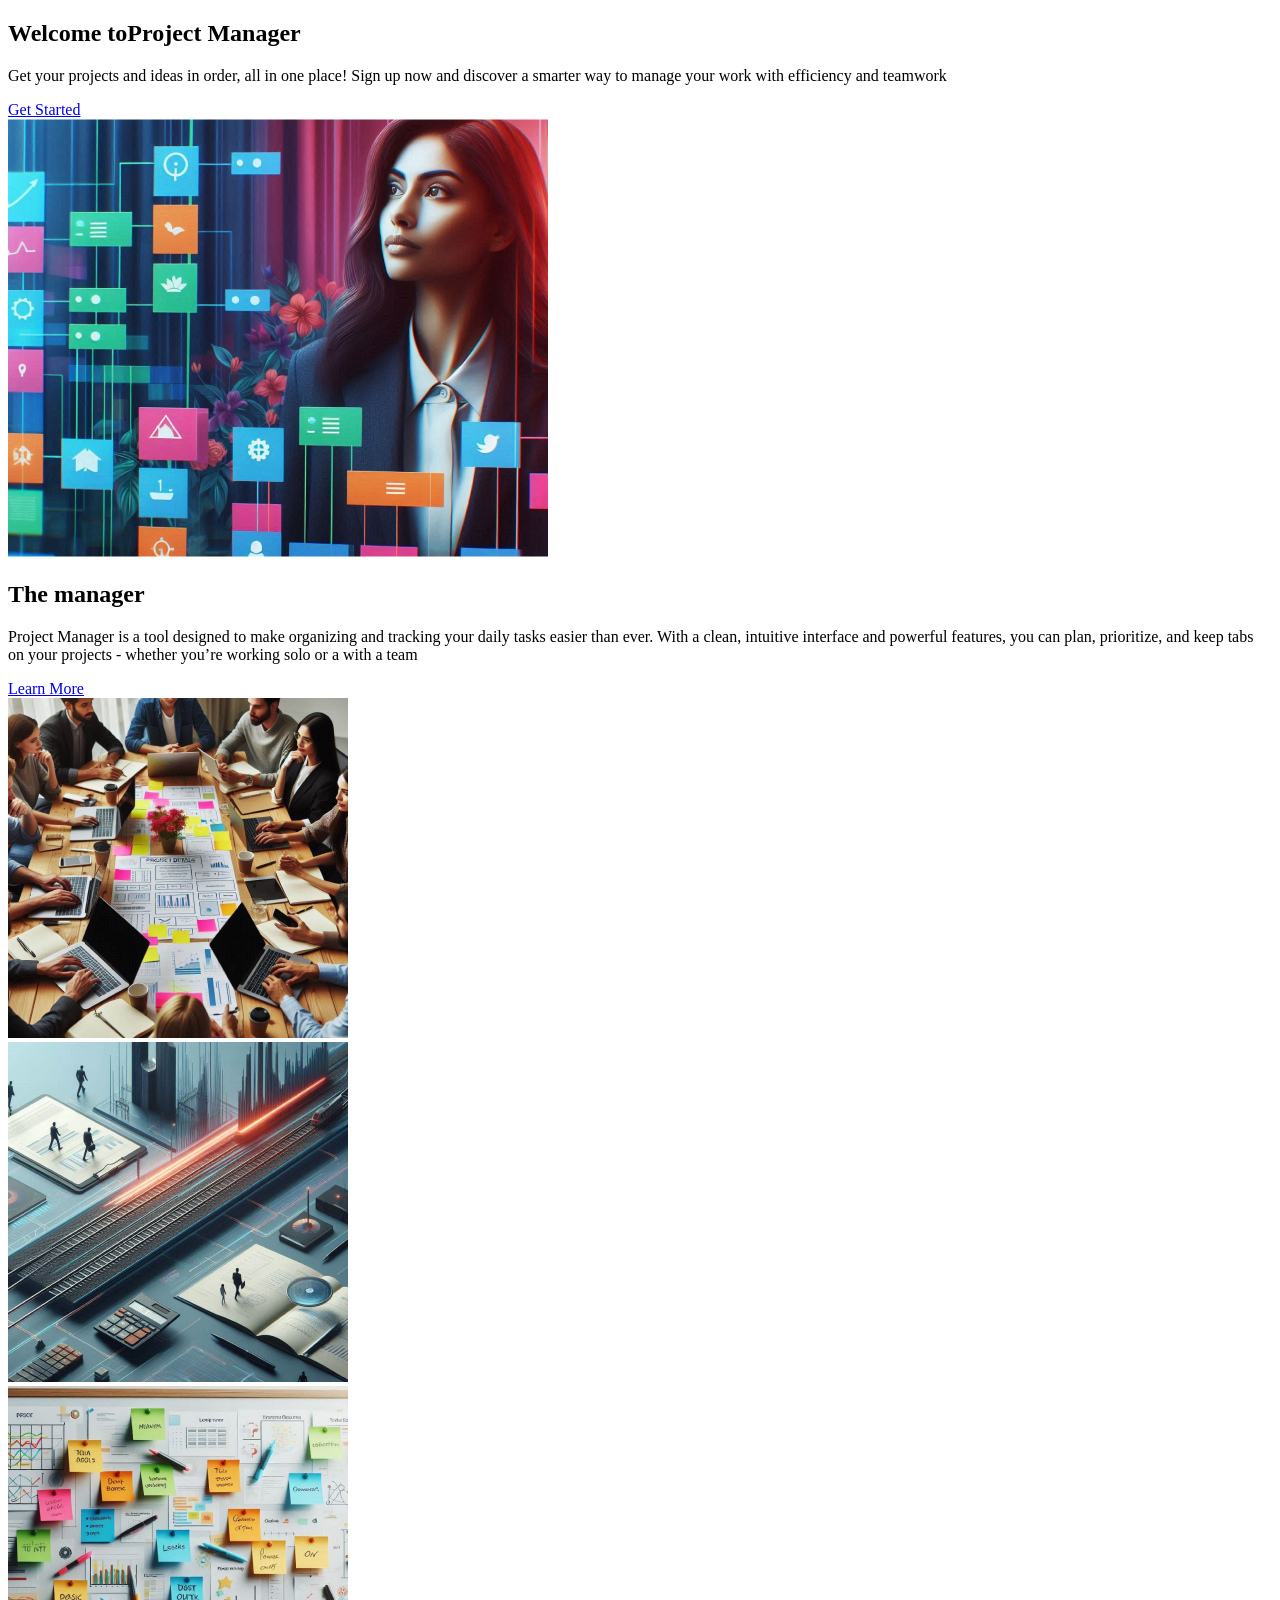
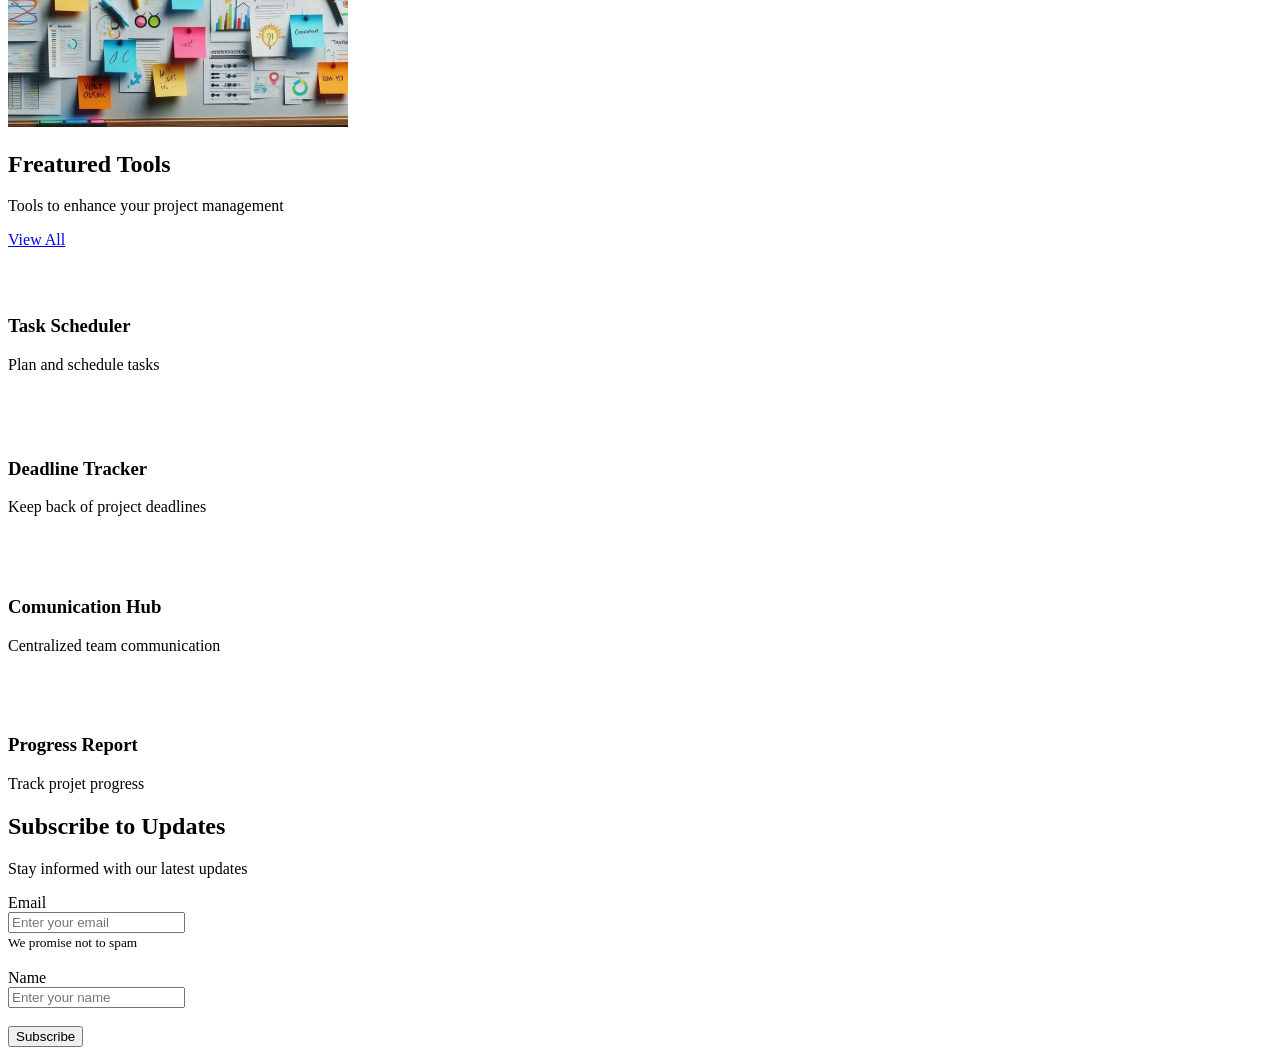
==== desafio-semana-1/index.html @ 246999b4 "Add files via upload" ====
<!DOCTYPE html>
<html lang="en">
<head>
    <meta charset="UTF-8">
    <meta name="viewport" content="width=device-width, initial-scale=1.0">
    
    <link rel="shortcut icon" href="assets/images/logo.svg" type="image/x-icon">
    <title>Project Manager</title>
    
    <link rel="stylesheet" href="assets/css/global.css">
    <link rel="stylesheet" href="assets/css/home-page.css">
</head>
<body>
    <header class="home-c">
        <!--Inserir Cabeçalho-->
    </header>
    
    <main class="home-m">
        <section class="columns">
            <div class="column">
                <h1 class="title">Welcome to<span class="emphasis">Project Manager</span></h1>
                <p class="text">Get your projects and ideas in order, all in one place! Sign up now and discover a smarter way to manage your work with efficiency and teamwork</p>
                <a href="pages/login-page.html" class="button">Get Started</a>
            </div>
            <div class="column">
                <img src="assets/images/main-i.png" alt="">
            </div>
        </section>
    </main>

    <section class="sec" id="manager">
        <div class="aling-rigth">
            <h2 class="title">The manager</h2>
            <p class="text">Project Manager is a tool designed to make organizing and tracking your daily tasks easier than ever. With a clean, intuitive interface and powerful features, you can plan, prioritize, and keep tabs on your projects - whether you’re working solo or a with a team</p>
            <a href="#" class="button">Learn More</a>
        </div>
        <div class="columns">
            <div class="column"><img src="assets/images/list-i-1.png" alt="imagem de fichario"></div>
            <div class="column"><img src="assets/images/list-i-2.png" alt="imagem de negocios"></div>
            <div class="column"><img src="assets/images/list-i-3.png" alt="imagem de daily"></div>
        </div>
    </section>


    <section class="sec" id="tools">
        <div class="aling-center">
            <h2 class="title">Freatured Tools</h2>
            <p class="text">Tools to enhance your project management</p>
            <a href="#" class="button">View All</a>
        </div>
        <div class="columns">
            <div class="column">
                <img src="assets/images/tool-i-i.png" alt="image tool-i-i">
                <h3 class="subtitle">Task Scheduler</h3>
                <p class="text">Plan and schedule tasks</p>
            </div>
            <div class="column">
                <img src="assets/images/clock-i-i.png" alt="image clock-i-i">
                <h3 class="subtitle">Deadline Tracker</h3>
                <p class="text">Keep back of project deadlines</p>
            </div>
            <div class="column">
                <img src="assets/images/menseger-i-i.png" alt="image menseger-i-i">
                <h3 class="subtitle">Comunication Hub</h3>
                <p class="text">Centralized team communication</p>
            </div>
            <div class="column">
                <img src="assets/images/table-i-i.png" alt="image table-i-i">
                <h3 class="subtitle">Progress Report</h3>
                <p class="text">Track projet progress</p>
            </div>
        </div>
    </section>


    <section class="sec" id="subscribe">
        <div class="columns">
            <div class="column">
                <h2 class="title">Subscribe to Updates</h2>
                <p class="text">Stay informed with our latest updates</p>
            </div>
            <div class="column">
                <form>
                    <label for="email">Email</label><br>
                    <input type="email" id="email" name="email" placeholder="Enter your email"><br>
                    <small>We promise not to spam</small><br><br>
                  
                    <label for="name">Name</label><br>
                    <input type="text" id="name" name="name" placeholder="Enter your name"><br><br>
                  
                    <button type="submit">Subscribe</button>
                  </form>
                  
            </div>
        </div>
    </section>



    <footer class="home-f">
        <!--Inserir Footer-->
    </footer>


    <!--Inserindo JS-->
    <script src="assets/js/global.js"></script>
    <script src="assets/js/home-page.js"></script>

</body>
</html>
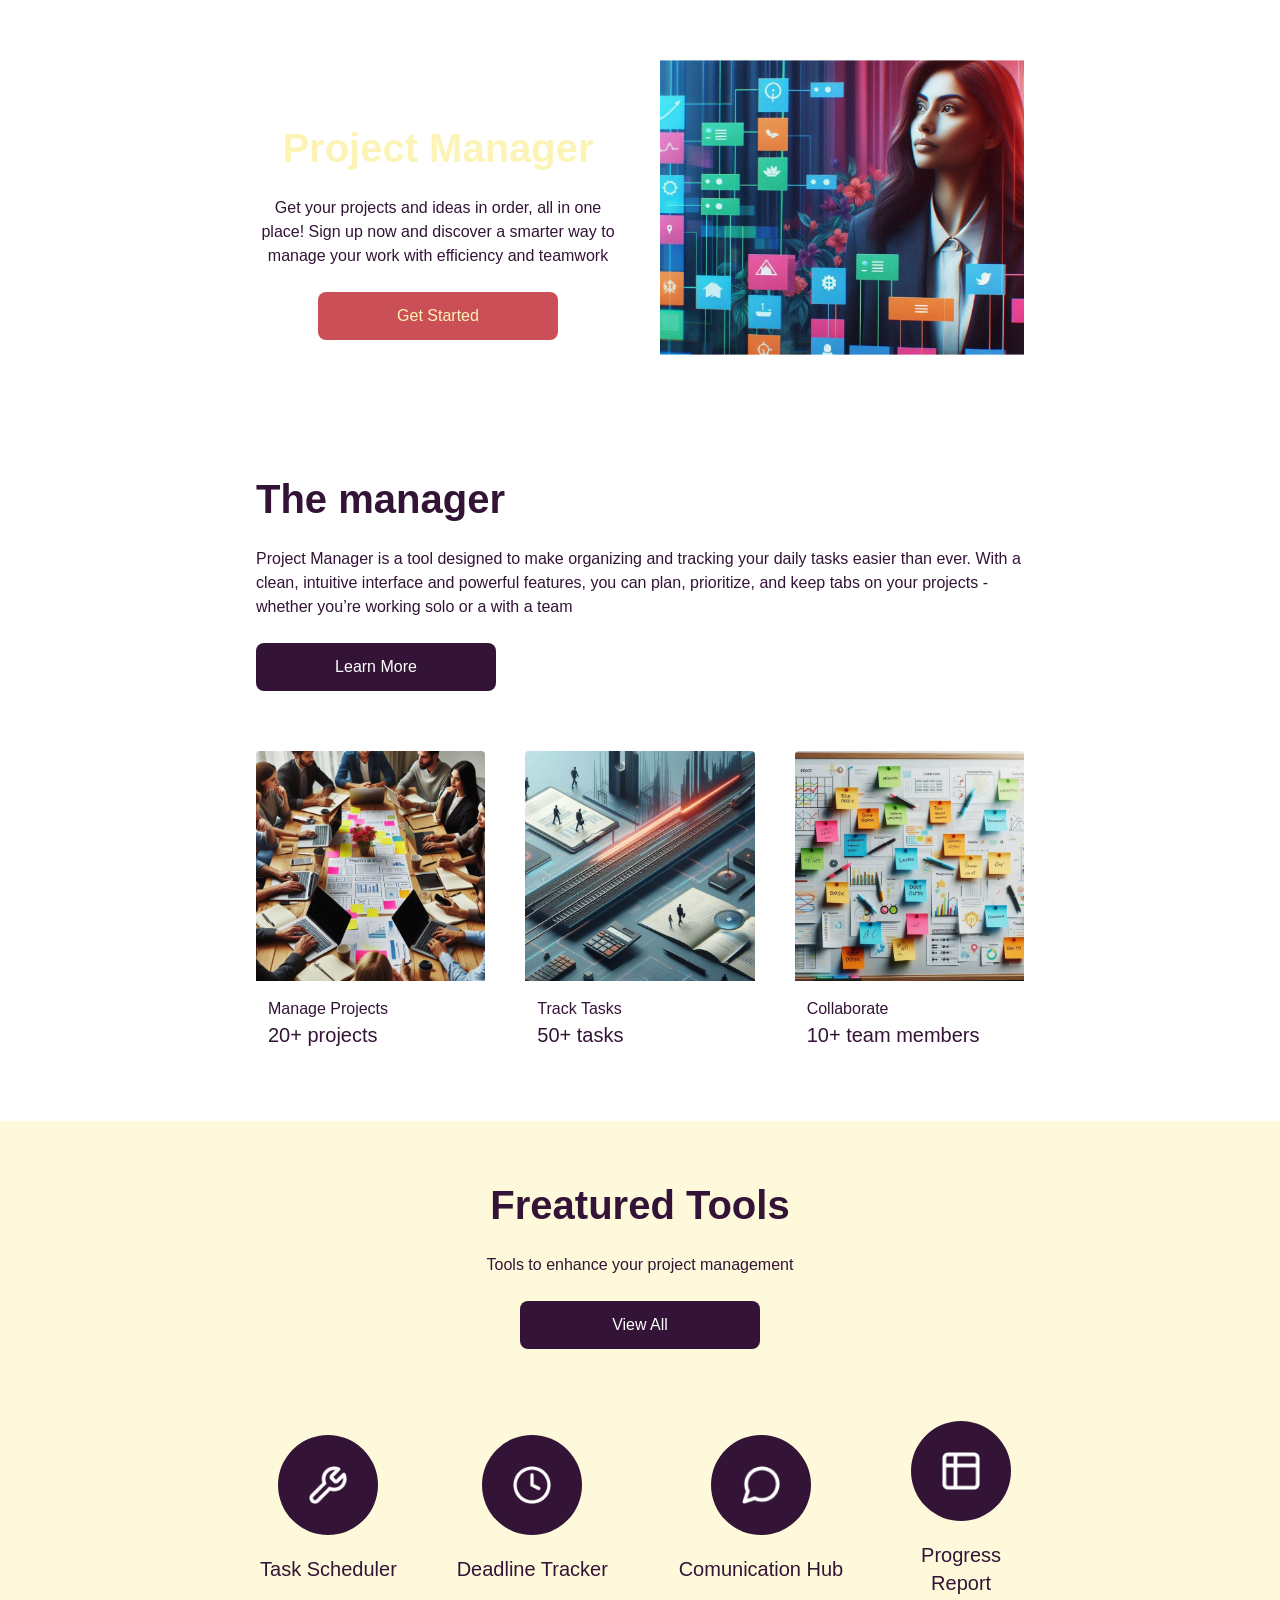
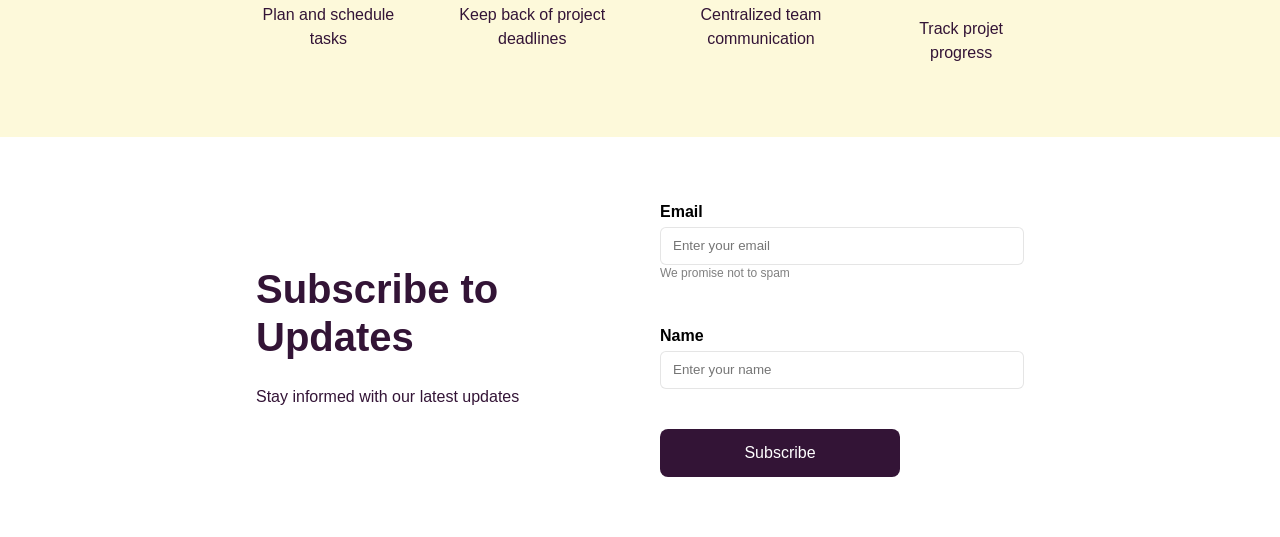
==== commit 23c58ccd: "Add files via upload adicionando html e css" ====
--- a/desafio-semana-1/index.html
+++ b/desafio-semana-1/index.html
@@ -1,96 +1,141 @@
 <!DOCTYPE html>
 <html lang="en">
+
 <head>
     <meta charset="UTF-8">
     <meta name="viewport" content="width=device-width, initial-scale=1.0">
-    
+
     <link rel="shortcut icon" href="assets/images/logo.svg" type="image/x-icon">
     <title>Project Manager</title>
-    
+
     <link rel="stylesheet" href="assets/css/global.css">
     <link rel="stylesheet" href="assets/css/home-page.css">
 </head>
+
 <body>
     <header class="home-c">
         <!--Inserir Cabeçalho-->
     </header>
-    
+
     <main class="home-m">
-        <section class="columns">
-            <div class="column">
-                <h1 class="title">Welcome to<span class="emphasis">Project Manager</span></h1>
-                <p class="text">Get your projects and ideas in order, all in one place! Sign up now and discover a smarter way to manage your work with efficiency and teamwork</p>
-                <a href="pages/login-page.html" class="button">Get Started</a>
+        <section class="columns content ">
+            <div class="column aling-center max-column gap-min">
+                <h1 class="title">Welcome to <span class="emphasis">Project Manager</span></h1>
+                <p class="text">Get your projects and ideas in order, all in one place! Sign up now and discover a
+                    smarter way to manage your work with efficiency and teamwork</p>
+                <a href="pages/login-page.html" class="button butt-main">Get Started</a>
             </div>
-            <div class="column">
+            <div class="column max-column">
                 <img src="assets/images/main-i.png" alt="">
             </div>
         </section>
     </main>
 
     <section class="sec" id="manager">
-        <div class="aling-rigth">
-            <h2 class="title">The manager</h2>
-            <p class="text">Project Manager is a tool designed to make organizing and tracking your daily tasks easier than ever. With a clean, intuitive interface and powerful features, you can plan, prioritize, and keep tabs on your projects - whether you’re working solo or a with a team</p>
-            <a href="#" class="button">Learn More</a>
-        </div>
-        <div class="columns">
-            <div class="column"><img src="assets/images/list-i-1.png" alt="imagem de fichario"></div>
-            <div class="column"><img src="assets/images/list-i-2.png" alt="imagem de negocios"></div>
-            <div class="column"><img src="assets/images/list-i-3.png" alt="imagem de daily"></div>
+        <div class="content gap">
+            <div class="aling-left gap-min">
+                <h2 class="title">The manager</h2>
+                <p class="text">Project Manager is a tool designed to make organizing and tracking your daily tasks
+                    easier
+                    than ever. With a clean, intuitive interface and powerful features, you can plan, prioritize, and
+                    keep
+                    tabs on your projects - whether you’re working solo or a with a team</p>
+                <a href="#" class="button butt-norm">Learn More</a>
+            </div>
+            <div class="columns">
+                <div class="column">
+                    <div class="card-manager">
+                        <img src="assets/images/list-i-1.png" alt="imagem de fichario">
+                        <div class="group">
+                            <h3 class="text">Manage Projects</h3>
+                            <p class="subtitle">20+ projects</p>
+                        </div>
+                    </div>
+                </div>
+                <div class="column">
+                    <div class="card-manager">
+                        <img src="assets/images/list-i-2.png" alt="imagem de negocios">
+                        <div class="group">
+                            <h3 class="text">Track Tasks</h3>
+                            <p class="subtitle">50+ tasks</p>
+                        </div>
+                    </div>
+                </div>
+                <div class="column">
+                    <div class="card-manager">
+                        <img src="assets/images/list-i-3.png" alt="imagem de daily">
+                        <div class="group">
+                            <h3 class="text">Collaborate</h3>
+                            <p class="subtitle">10+ team members</p>
+                        </div>
+                    </div>
+                </div>
+            </div>
         </div>
     </section>
 
 
-    <section class="sec" id="tools">
-        <div class="aling-center">
-            <h2 class="title">Freatured Tools</h2>
-            <p class="text">Tools to enhance your project management</p>
-            <a href="#" class="button">View All</a>
-        </div>
-        <div class="columns">
-            <div class="column">
-                <img src="assets/images/tool-i-i.png" alt="image tool-i-i">
-                <h3 class="subtitle">Task Scheduler</h3>
-                <p class="text">Plan and schedule tasks</p>
-            </div>
-            <div class="column">
-                <img src="assets/images/clock-i-i.png" alt="image clock-i-i">
-                <h3 class="subtitle">Deadline Tracker</h3>
-                <p class="text">Keep back of project deadlines</p>
-            </div>
-            <div class="column">
-                <img src="assets/images/menseger-i-i.png" alt="image menseger-i-i">
-                <h3 class="subtitle">Comunication Hub</h3>
-                <p class="text">Centralized team communication</p>
-            </div>
-            <div class="column">
-                <img src="assets/images/table-i-i.png" alt="image table-i-i">
-                <h3 class="subtitle">Progress Report</h3>
-                <p class="text">Track projet progress</p>
+    <section class="sec emphasis-content" id="tools">
+        <div class="content">
+            <div class="aling-center gap">
+                <div class="group gap-min">
+                    <h2 class="title">Freatured Tools</h2>
+                    <p class="text">Tools to enhance your project management</p>
+                    <a href="#" class="button butt-norm">View All</a>
+                </div>
+                <div class="columns">
+                    <div class="column aling-center">
+                        <i class="image-i-i"><img src="assets/images/tool-i-i.png" alt="image tool-i-i"></i>
+                        <h3 class="subtitle">Task Scheduler</h3>
+                        <p class="text">Plan and schedule tasks</p>
+                    </div>
+                    <div class="column aling-center">
+                        <i class="image-i-i"><img src="assets/images/clock-i-i.png" alt="image clock-i-i"></i>
+                        <h3 class="subtitle">Deadline Tracker</h3>
+                        <p class="text">Keep back of project deadlines</p>
+                    </div>
+                    <div class="column aling-center">
+                        <i class="image-i-i"><img src="assets/images/menseger-i-i.png" alt="image menseger-i-i"></i>
+                        <h3 class="subtitle">Comunication Hub</h3>
+                        <p class="text">Centralized team communication</p>
+                    </div>
+                    <div class="column aling-center">
+                        <i class="image-i-i"><img src="assets/images/table-i-i.png" alt="image table-i-i"></i>
+                        <h3 class="subtitle">Progress Report</h3>
+                        <p class="text">Track projet progress</p>
+                    </div>
+                </div>
             </div>
         </div>
     </section>
 
 
     <section class="sec" id="subscribe">
-        <div class="columns">
-            <div class="column">
-                <h2 class="title">Subscribe to Updates</h2>
-                <p class="text">Stay informed with our latest updates</p>
-            </div>
-            <div class="column">
-                <form>
-                    <label for="email">Email</label><br>
-                    <input type="email" id="email" name="email" placeholder="Enter your email"><br>
-                    <small>We promise not to spam</small><br><br>
-                  
-                    <label for="name">Name</label><br>
-                    <input type="text" id="name" name="name" placeholder="Enter your name"><br><br>
-                  
-                    <button type="submit">Subscribe</button>
-                  </form>
-                  
+        <div class="content">
+            <div class="columns">
+                <div class="column max-column justify-center gap-min">
+                    <h2 class="title">Subscribe to Updates</h2>
+                    <p class="text">Stay informed with our latest updates</p>
+                </div>
+                <div class="column max-column">
+                    <form action="/subscribe" method="post" class="form">
+                        <div class="group">
+                            <label for="email">Email</label>
+                            <input type="email" id="email" name="email" placeholder="Enter your email">
+                            <span class="alert-form">We promise not to spam</span>
+                        </div>
+                        
+                        <div class="group">
+                            <label for="name">Name</label>
+                            <input type="text" id="name" name="name" placeholder="Enter your name">
+                            <span class="alert-form"></span>
+                        </div>
+
+                        <button class="button butt-norm" type="submit">Subscribe</button>
+
+                    </form>
+
+                </div>
             </div>
         </div>
     </section>
@@ -107,4 +152,5 @@
     <script src="assets/js/home-page.js"></script>
 
 </body>
+
 </html>
--- a/desafio-semana-1/assets/css/global.css
+++ b/desafio-semana-1/assets/css/global.css
@@ -0,0 +1,210 @@
+:root {
+    ---primary-color: #331436;
+    ---second-color: #7A1745;
+    ---withe: #FFF;
+    ---black: #000;
+    ---emphasis: rgba(252, 244, 182);
+    ---emphasis-content: rgba(252, 244, 182, 0.5);
+    ---button: #CB4F57;
+}
+
+/*Zerando CSS*/
+* {
+    margin: 0;
+    padding: 0;
+    box-sizing: border-box;
+}
+
+/* Overflow */
+html {
+    overflow: auto;
+
+}
+
+
+.overflow-hidden {
+    overflow: hidden !important;
+}
+
+
+/* Padrões cor e texto */
+body {
+    font-family: "Roboto", sans-serif;
+    font-weight: 500;
+    scroll-behavior: smooth;
+    margin: 0;
+    box-sizing: border-box;
+}
+
+
+
+main .title {
+    color: var(---withe);
+    font-weight: 700;
+    font-size: 40px;
+    line-height: 48px;
+}
+
+h2,
+h3,
+h4,
+h5,
+h6,
+.title {
+    color: var(---primary-color);
+    font-size: 40px;
+    line-height: 48px;
+}
+
+
+p,
+.text {
+    color: var(---primary-color);
+    font-size: 16px;
+    line-height: 24px;
+    font-weight: 400;
+}
+
+.subtitle {
+    font-size: 20px;
+    line-height: 28px;
+    font-weight: 400;
+}
+
+
+.emphasis {
+    color: var(---emphasis);
+}
+
+.emphasis-content {
+    background: var(---emphasis-content);
+}
+
+.sec,
+.home-m {
+    padding: 60px;
+    display: flex;
+    flex-direction: column;
+    align-items: center;
+}
+
+.content {
+    max-width: 60vw;
+}
+
+.aling-left {
+    text-align: left;
+    display: flex;
+    align-items: left;
+    justify-content: left;
+    flex-direction: column;
+
+}
+
+.aling-center {
+    text-align: center;
+    display: flex;
+    align-items: center;
+    justify-content: center;
+    flex-direction: column;
+}
+
+.butt-main {
+    color: var(---emphasis);
+    background: var(---button);
+}
+
+.butt-norm {
+    color: var(---withe);
+    background: var(---primary-color);
+}
+
+.button {
+    border-radius: 8px;
+    padding: 12px;
+    width: 240px;
+    text-decoration: none;
+    line-height: 24px;
+    font-weight: 500;
+    border: none;
+    text-align: center;
+    font-size: 16px;
+    cursor: pointer;
+}
+
+
+.columns {
+    display: flex;
+    justify-content: space-between;
+    gap: 40px;
+    width: 100%;
+}
+
+.column {
+    display: flex;
+    flex-direction: column;
+    width: Fill (1, 440px)px;
+}
+
+.group {
+    width: 100%;
+    display: inherit;
+    flex-direction: inherit;
+    align-items: inherit;
+    justify-content: inherit;
+}
+
+.gap {
+    display: flex;
+    flex-direction: column;
+    gap: 60px;
+}
+
+.gap-min {
+    gap: 24px;
+}
+
+.max-column {
+    width: 560px;
+}
+
+.justify-center {
+    display: flex;
+    flex-direction: column;
+    justify-content: center;
+    align-items: left;
+}
+
+
+
+form {
+    display: flex;
+    flex-direction: column;
+    gap: 40px;
+    line-height: 30px;
+    width: 100%;
+}
+
+label {
+    width: 100%;
+    line-height: 30px;
+    font-weight: 600;
+}
+
+input {
+    line-height: 20px;
+    border-radius: 6px;
+    padding: 8px 12px;
+    border: 1px solid rgba(0, 0, 0, 0.1)
+}
+
+img {
+    width: 100%;
+}
+
+.alert-form {
+    font-size: 12px;
+    line-height: 16px;
+    text-align: left;
+    color: rgba(0, 0, 0, 0.5);
+}
--- a/desafio-semana-1/assets/css/home-page.css
+++ b/desafio-semana-1/assets/css/home-page.css
@@ -0,0 +1,39 @@
+.image-i-i {
+    background: var(---primary-color);
+    width: 100px;
+    height: 100px;
+    border-radius: 200px;
+    text-align: center;
+    justify-content: center;
+    align-items: center;
+    display: flex;
+}
+
+.image-i-i img {
+    width: 38px;
+}
+
+
+#tools .column {
+    gap: 20px;
+    padding: 12px 0;
+}
+
+#manager .group {
+    gap: 20px;
+    padding: 12px;
+}
+
+#manager .subtitle {
+    font-size: 20px;
+    font-weight: 500;
+    line-height: 28px;
+}
+
+.card-manager img {
+    border-radius: 4px 4px 0 0;
+}
+
+.alert-form.error  {
+    color: red;
+}
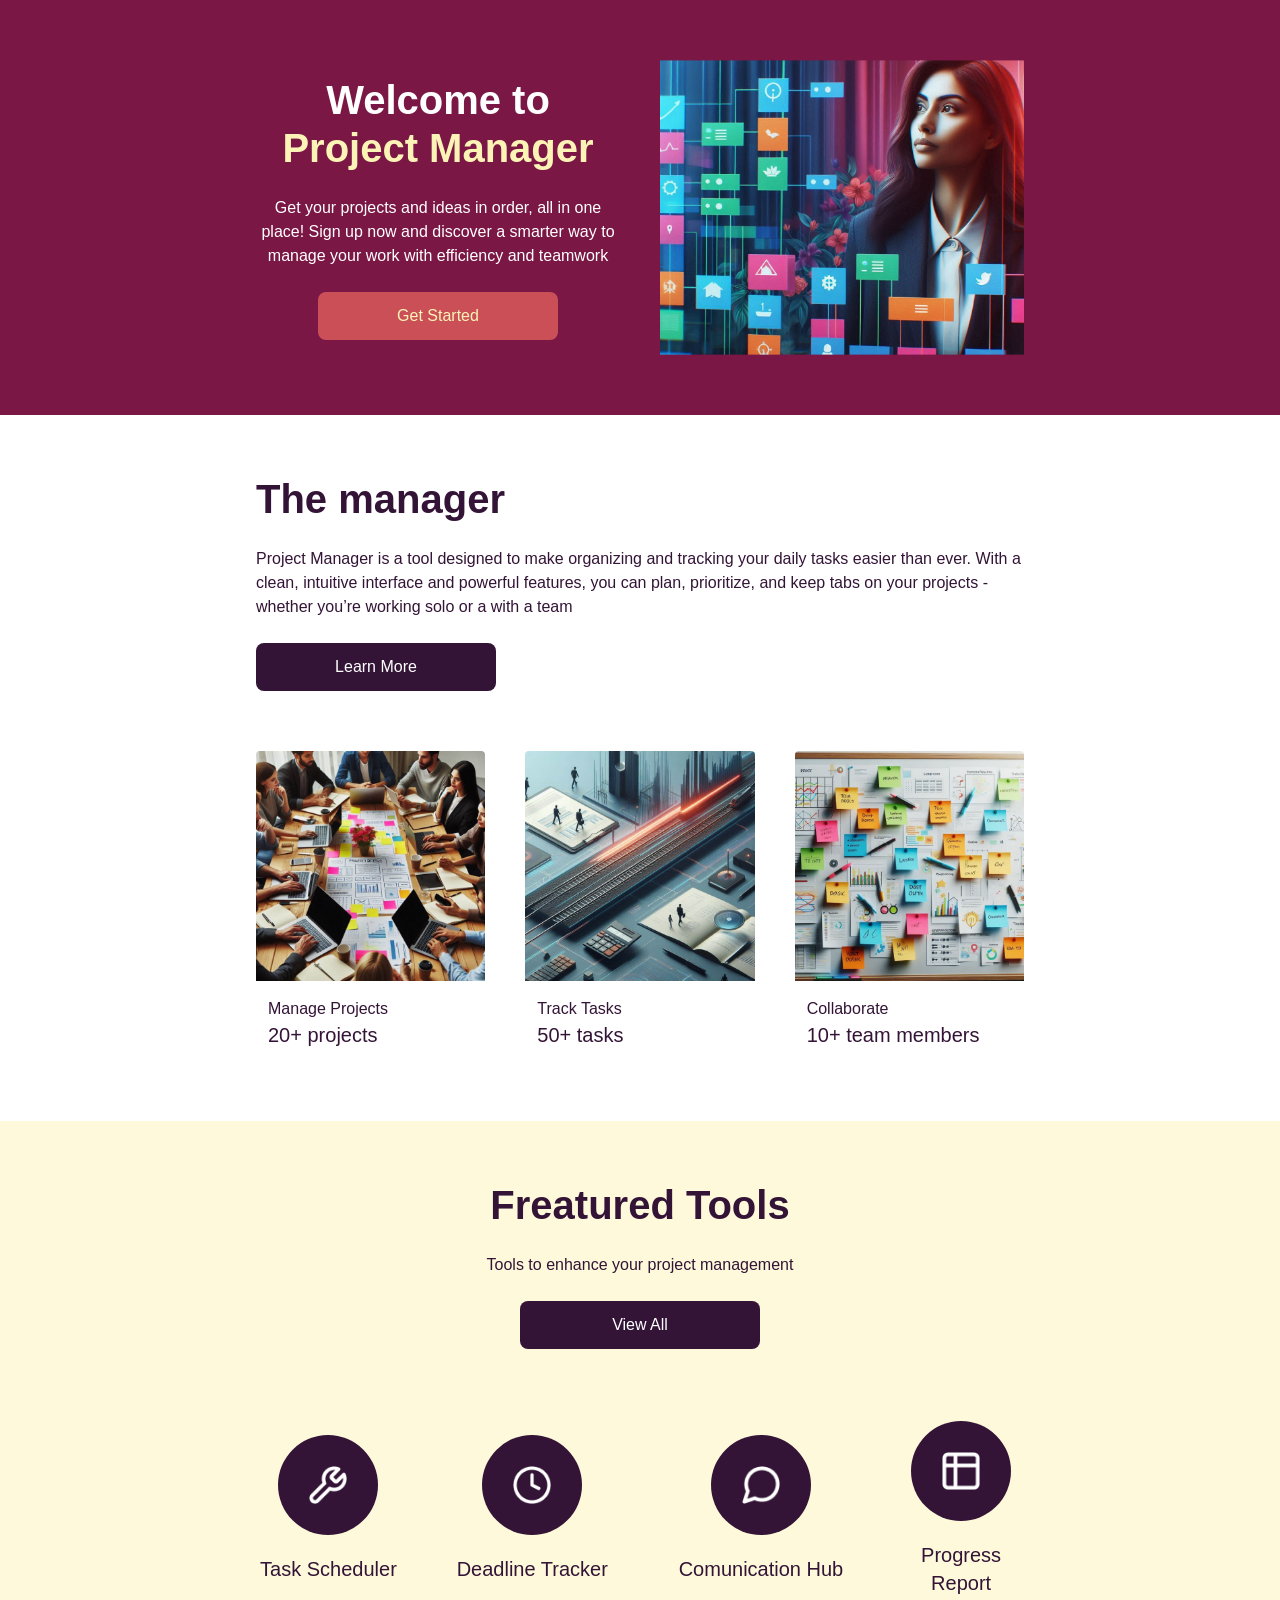
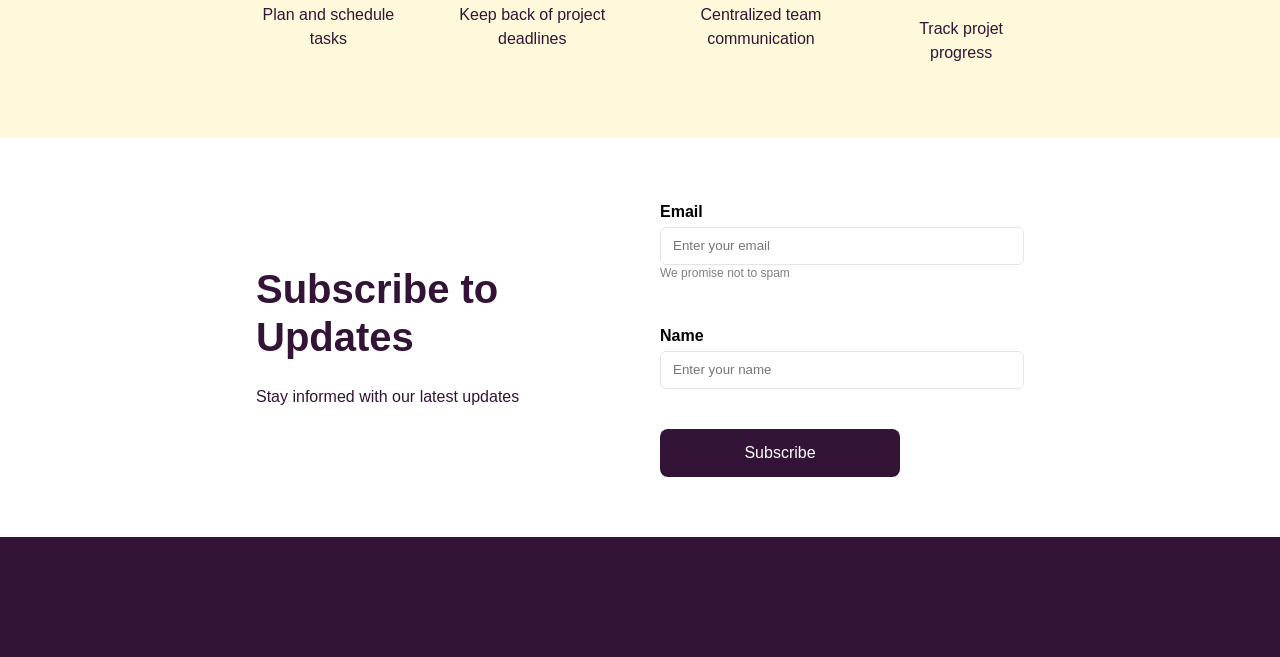
==== commit 9fd3d431: "Add files via upload" ====
--- a/desafio-semana-1/index.html
+++ b/desafio-semana-1/index.html
@@ -8,8 +8,9 @@
     <link rel="shortcut icon" href="assets/images/logo.svg" type="image/x-icon">
     <title>Project Manager</title>
 
+    <link rel="stylesheet" href="assets/css/home-page.css">
     <link rel="stylesheet" href="assets/css/global.css">
-    <link rel="stylesheet" href="assets/css/home-page.css">
+    <link rel="stylesheet" href="/assets/css/global-font.css">
 </head>
 
 <body>
@@ -118,16 +119,16 @@
                     <p class="text">Stay informed with our latest updates</p>
                 </div>
                 <div class="column max-column">
-                    <form action="/subscribe" method="post" class="form">
+                    <form class="form" id="subscribeForm">
                         <div class="group">
                             <label for="email">Email</label>
-                            <input type="email" id="email" name="email" placeholder="Enter your email">
+                            <input type="email" id="email" name="email" placeholder="Enter your email" required>
                             <span class="alert-form">We promise not to spam</span>
                         </div>
-                        
+
                         <div class="group">
                             <label for="name">Name</label>
-                            <input type="text" id="name" name="name" placeholder="Enter your name">
+                            <input type="text" id="name" name="name" placeholder="Enter your name" required>
                             <span class="alert-form"></span>
                         </div>
 
@@ -140,7 +141,7 @@
         </div>
     </section>
 
-
+    <div class="alert"></div>
 
     <footer class="home-f">
         <!--Inserir Footer-->
--- a/desafio-semana-1/assets/css/home-page.css
+++ b/desafio-semana-1/assets/css/home-page.css
@@ -36,4 +36,12 @@
 
 .alert-form.error  {
     color: red;
-}+}
+
+.home-m {
+    background: var(---second-color);
+}
+
+.home-m .text {
+    color: var(---withe);
+}
--- a/desafio-semana-1/assets/css/global.css
+++ b/desafio-semana-1/assets/css/global.css
@@ -6,7 +6,16 @@
     ---emphasis: rgba(252, 244, 182);
     ---emphasis-content: rgba(252, 244, 182, 0.5);
     ---button: #CB4F57;
-}
+    ---orange: #EB9961;
+    ---pink: #F8F2FF;
+    ---pink-or:#CB4F57;
+    ---pink-ye: #EB9961;
+    ---yelow: #FCF4B6;
+    ---close: #FF746A;
+}
+
+/*Importando fontes*/
+
 
 /*Zerando CSS*/
 * {
@@ -18,7 +27,15 @@
 /* Overflow */
 html {
     overflow: auto;
-
+    overflow-x: hidden;
+}
+
+html, body {
+    height: 100%;
+    margin: 0;
+    padding: 0;
+    display: flex;
+    flex-direction: column;
 }
 
 
@@ -35,6 +52,9 @@
     margin: 0;
     box-sizing: border-box;
 }
+
+
+
 
 
 
@@ -143,7 +163,7 @@
 .column {
     display: flex;
     flex-direction: column;
-    width: Fill (1, 440px)px;
+    width: Fill (1, 560px)px;
 }
 
 .group {
@@ -195,7 +215,8 @@
     line-height: 20px;
     border-radius: 6px;
     padding: 8px 12px;
-    border: 1px solid rgba(0, 0, 0, 0.1)
+    border: 1px solid rgba(0, 0, 0, 0.1);
+    background: transparent;
 }
 
 img {
@@ -207,4 +228,189 @@
     line-height: 16px;
     text-align: left;
     color: rgba(0, 0, 0, 0.5);
+}
+
+
+
+
+.navbar {
+    display: flex;
+    padding: 20px;
+    background: var(---primary-color);
+    justify-content: space-between;
+    font-size: 16px;
+    line-height: 24px;
+    max-height: 80px;
+    align-items: center;
+}
+
+
+.menu, .navbar > .column {
+    display: flex;
+    align-items: center;
+    gap: 10px;
+    color: var(---withe);
+}
+
+.logo img {
+    width: 50px;
+    height: 50px;
+}
+
+.navbar ul {
+    gap: 40px;
+}
+.nav-menu li {
+    list-style: none;
+}
+
+.nav-menu a {
+    color: var(---withe);
+    text-decoration: none;
+}
+
+.nav-menu {
+    display: flex;
+    align-items: center;
+    height: 36px;
+}
+
+.navbar > .column {
+    padding: 0;
+
+}
+
+.logo .title {
+    color: var(---withe);
+    font-weight: 400;
+    font-size: 28px;
+    line-height: 36px;
+}
+
+
+.nav-menu input {
+    border: 1px solid rgba(255, 255, 255, 0.1);
+    color: rgba(255, 255, 255, 0.5);
+    background-color: transparent;
+}
+
+.nav-menu input {
+    border: 1px solid rgba(255, 255, 255, 0.1);
+    color: rgba(255, 255, 255, 0.5);
+}
+
+.search {
+    position: relative;
+}
+
+.icon-search {
+    position: absolute;
+    right: 10px;
+    top: calc(50% + 3px);
+    transform: translateY(-50%);
+    cursor: pointer;
+}
+
+input[type="text"] {
+    padding-right: 30px;
+}
+
+
+footer {
+    background: var(---primary-color);
+    padding: 60px;
+    color: var(---withe);
+}
+
+footer .columns {
+    display: flex;
+    justify-content: center;
+    gap: 60px;
+    width: 100%;
+    flex-direction: row;
+    align-items: center;
+}
+footer .column {
+    display: flex;
+    flex-direction: row;
+    gap: 60px;
+    justify-content: center;
+    align-items: center;
+}
+
+
+footer a, footer .text {
+    color: var(---withe);
+    text-decoration: none;
+    font-size: 20px;
+    line-height: 28px;
+}
+
+footer .group-social{
+    gap: 20px;
+}
+
+footer .social {
+    background: var(---withe);
+    justify-content: center;
+    align-items: center;
+    border-radius: 100px;
+    width: 34px;
+    height: 34px;
+    display: block;
+    justify-content: center;
+    justify-items: center;
+    text-align: center;
+    
+}
+
+footer .social img {
+    margin: 10px auto; 
+    width: initial;
+}
+
+.home-c .nav-menu > li {
+    display: none;
+}
+
+.home-c .nav-menu > li:last-child {
+    display: block;
+}
+
+.login-c .nav-menu > li {
+    display: none;
+}
+
+.kanban-c .nav-menu > li {
+    display: none;
+}
+
+.kanban-c .nav-menu > li:not(:last-child) {
+    display: block;
+}
+
+.logo a {
+    display: flex;
+    align-items: center;
+    gap: 20px;
+    text-decoration: none;
+}
+
+.alert {
+    background: #000;
+    color: white;
+    position: fixed;
+    bottom: 20px;
+    left: 50%;
+    transform: translateX(-50%);
+    padding: 10px 20px;
+    border-radius: 5px;
+    z-index: 1000;
+    display: none;
+}
+.sucess {
+    background: green;
+}
+.error {
+    background: red;
 }
